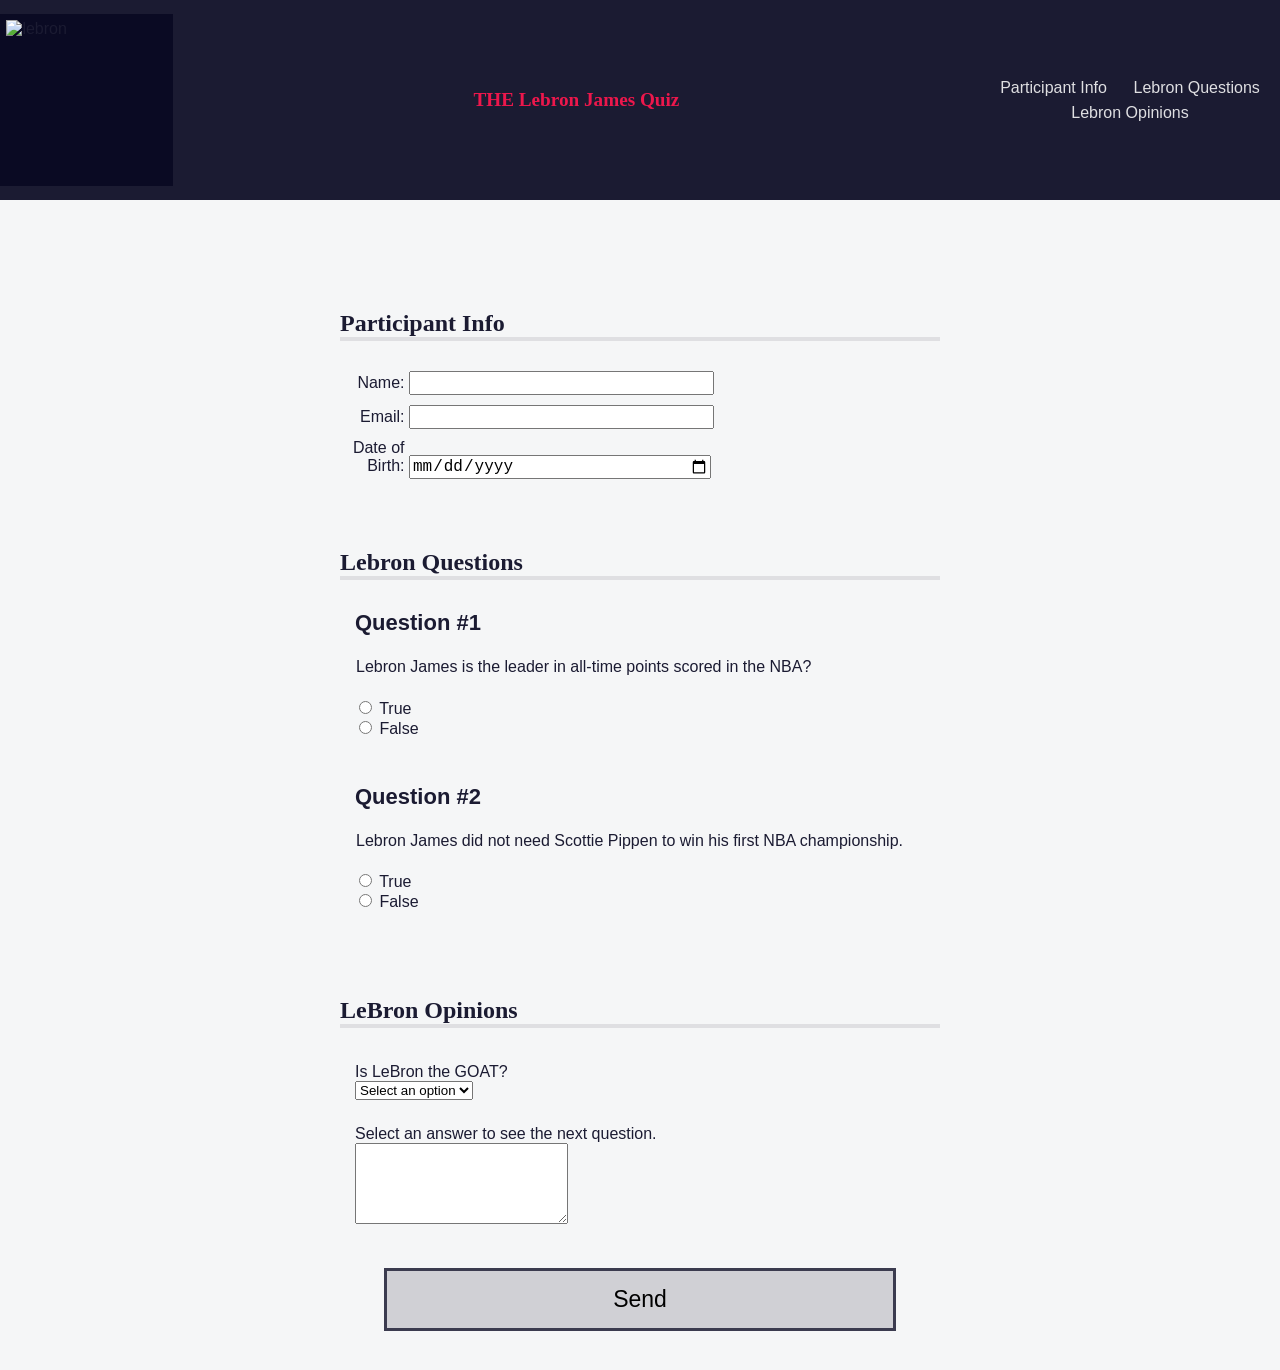
==== index.html @ a1405c54 "CSS Update of Survey Form, looks cleaner now." ====
<!DOCTYPE html>
<html lang="en">
  <head>
    <meta charset="UTF-8" />
    <meta name="viewport" content="width=device-width, initial-scale=1.0" />
    <meta name="description" content="A Quiz to determine how knowledgeable you are about Lebron James" />
    <title>Lebron James Quiz</title>
    <link rel="stylesheet" href="styles.css" />
  </head>
  <body>
    <header>
      <img id="face" alt="lebron" src="https://encrypted-tbn0.gstatic.com/images?q=tbn:ANd9GcRFFGr4m5KYz9MBc6OTGIXmj2FdmVzHN-qJTkRqp7ZZfUCU8eKr3nznWIju&s=10">
      <h1>THE Lebron James Quiz</h1>
      <nav>
        <ul>
          <li><a href="#participant-info">Participant Info</a></li>
          <li><a href="#lebron-questions">Lebron Questions</a></li>
          <li><a href="#lebron-opinions">Lebron Opinions</a></li>
        </ul>
      </nav>
    </header>
    <main>
      <form method="post" action="https://formspree.io/f/mojgnbgl">
        <section role="region" aria-labelledby="participant-info">
          <h2 id="participant-info">Participant Info</h2>
          <div class="info">
            <label for="participant-name">Name:</label>
            <input type="text" name="participant-name" id="participant-name" required/>
          </div>
          <div class="info">
            <label for="participant-email">Email:</label>
            <input type="email" name="participant-email" id="participant-email" />
          </div>
          <div class="info">
            <label for="birth-date">Date of Birth:</label>
            <input type="date" name="birth-date" id="birth-date" />
          </div>
        </section>
        <section role="region" aria-labelledby="lebron-questions">
          <h2 id="lebron-questions">Lebron Questions</h2>
          <div class="question-block">
            <h3><span class="sr-only">Question</span>1</h3>
            <fieldset class="question" name="html-question-one">
              <legend>
                Lebron James is the leader in all-time points scored in the NBA?
              </legend>
              <ul class="answers-list">
                <li>
                  <label for="q1-a1">
                    <input type="radio" id="q1-a1" name="q1" value="true" />
                    True
                  </label>
                </li>
                <li>
                  <label for="q1-a2">
                    <input type="radio" id="q1-a2" name="q1" value="false" />
                    False
                  </label>
                </li>
              </ul>
            </fieldset>
          </div>
          <div class="question-block">
            <h3><span class="sr-only">Question</span>2</h3>
            <fieldset class="question" name="html-question-two">
              <legend>
                Lebron James did not need Scottie Pippen to win his first NBA championship.
              </legend>
              <ul class="answers-list">
                <li>
                  <label for="q2-a1">
                    <input type="radio" id="q2-a1" name="q2" value="true" />
                    True
                  </label>
                </li>
                <li>
                  <label for="q2-a2">
                    <input type="radio" id="q2-a2" name="q2" value="false" />
                    False
                  </label>
                </li>
              </ul>
            </fieldset>
          </div>
        </section>
 <section role="region" aria-labelledby="lebron-opinions">
  <h2 id="lebron-opinions">LeBron Opinions</h2>

  <div class="formrow">
    <div class="question-block">
      <label for="selector">Is LeBron the GOAT?</label>
    </div>

    <div class="answer">
      <select name="selector" id="selector" required>
        <option value="">Select an option</option>
        <option value="yes">Yes</option>
        <option value="no">No</option>
      </select>
    </div>

    <div class="question-block">
      <label id="follow-up-label" for="lebron-textarea">
        Select an answer to see the next question.
      </label>
    </div>

    <div class="answer">
      <textarea
        id="lebron-textarea"
        name="lebron-opinions"
        rows="5"
        cols="24"
      ></textarea>
    </div>
  </div>
</section>

<script>
  const selector = document.querySelector("#selector");
  const followUpLabel = document.querySelector("#follow-up-label");

  selector.addEventListener("change", () => {
    if (selector.value === "yes") {
      followUpLabel.textContent =
        "How do you feel about being right?";
    } else if (selector.value === "no") {
      followUpLabel.textContent =
        "How do you feel about being wrong?";
    } else {
      followUpLabel.textContent =
        "Select an answer to see the next question.";
    }
  });
</script>
        <button type="submit">Send</button>
      </form>
  </body>
</html>
---- styles.css ----
/* html {
    font-family: Arial, Helvetica, sans-serif, sans-serif;
    background-color: #006BB6;
    color: #C4CED4;
}

h1 {
    display: block;
    margin-bottom: 0.5rem;
    text-align: center;
    font-size: 75px;
    font-weight: bold;
}

body {
    text-align: center;
    width: 50%;
    margin: 0 auto;
    background-color: rgba(237, 23, 76, 90%);
    border-radius: 10px;
    padding: 20px;

}

section {
    display: flex;
    flex-wrap: wrap;
    justify-content: center;
    margin: 10px 5px;
}

fieldset {
   display: inline-block;
    width: 50%;
    border: 2px solid black;
    border-radius: 10px;
    margin: 1rem;
    padding: 1rem; 

  color: #000;
  border: 1px solid #000;
  display: flex;
  flex: 0 0 150px;
  flex-direction: column;
  align-items: space-around;
  margin: 10px;
  font-weight: bold;
  font-size: 1.125rem;
  border-radius: 5px;
  order: 0;
}

label, legend, input {
    color:#C4CED4;
}

button {
    display: block;
    margin: 5px auto;
    width: 100px;
    height: 50px;
    background-color: #006BB6;
    color: #fff;
    border: none;
    font-size: 1rem;
    border-radius: 5px;
    cursor: pointer;
    transition:all 0.5s ease-in-out;


}


} 
    */

* {
  scroll-behavior: smooth;
}

body {
  background: #f5f6f7;
  color: #1b1b32;
  font-family: Helvetica;
  margin: 0;
}

header {
  width: 100%;
  height: 200px;
  background-color: #1b1b32;
  display: flex;
  justify-content: space-between;
  align-items: center;
}

#face {
  width: max(10rem, 10vw);
  background-color: #0a0a23;
  aspect-ratio: 10 / 10;
  padding: 0.4rem;
}

h1 {
  color: #ed174c;
  font-size: min(5vw, 1.2em);
  text-align: center;
}

nav {
  width: 50%;
  max-width: 300px;
  height: 50px;
}

nav > ul {
  display: flex;
  justify-content: space-evenly;
  flex-wrap: wrap;
  align-items: center;
  padding-inline-start: 0;
  margin-block: 0;
  height: 100%;
}

nav > ul > li {
  color: #dfdfe2;
  margin: 0 0.2rem;
  padding: 0.2rem;
  display: block;
}

nav > ul > li:hover {
  background-color: #dfdfe2;
  color: #1b1b32;
  cursor: pointer;
}

li > a {
  color: inherit;
  text-decoration: none;
}

main {
  padding-top: 50px;
}

section {
  width: 80%;
  margin: 0 auto 10px auto;
  max-width: 600px;
}

h1,
h2 {
  font-family: Verdana, Tahoma;
}

h2 {
  border-bottom: 4px solid #dfdfe2;
  margin-top: 0px;
  padding-top: 60px;
}

.info {
  padding: 10px 0 0 5px;
}

.formrow {
  margin-top: 30px;
  padding: 0px 15px;
}

input {
  font-size: 1rem;
}

.info label, .info input {
  display: inline-block;
}

.info input {
  width: 50%;
  text-align: left;
}

.info label {
  width: 10%;
  min-width: 55px;
  text-align: right;
}

.question-block {
  text-align: left;
  display: block;
  width: 100%;
  margin-top: 20px;
  padding-top: 5px;
}

h3 {
  margin-top: 5px;
  padding-left: 15px;
  font-size: 1.375rem;
}

h3::before {
  content: "Question #";
}

.question {
  border: none;
  padding-bottom: 0;
}

.answers-list {
  list-style: none;
  padding: 0;
}

button {
  display: block;
  margin: 40px auto;
  width: 40%;
  padding: 15px;
  font-size: 1.438rem;
  background: #d0d0d5;
  border: 3px solid #3b3b4f;
}

button:hover {
    background-color: #002B5C;
    color: #d0d0d5;
    transition: 0.5s ease-in-out;
}

button:active {
    transform: scale(0.95);
    transition: 0.5s ease-in-out;
}

.sr-only {
  position: absolute;
  width: 1px;
  height: 1px;
  padding: 0;
  margin: -1px;
  overflow: hidden;
  clip: rect(0, 0, 0, 0);
  white-space: nowrap;
  border: 0;
}
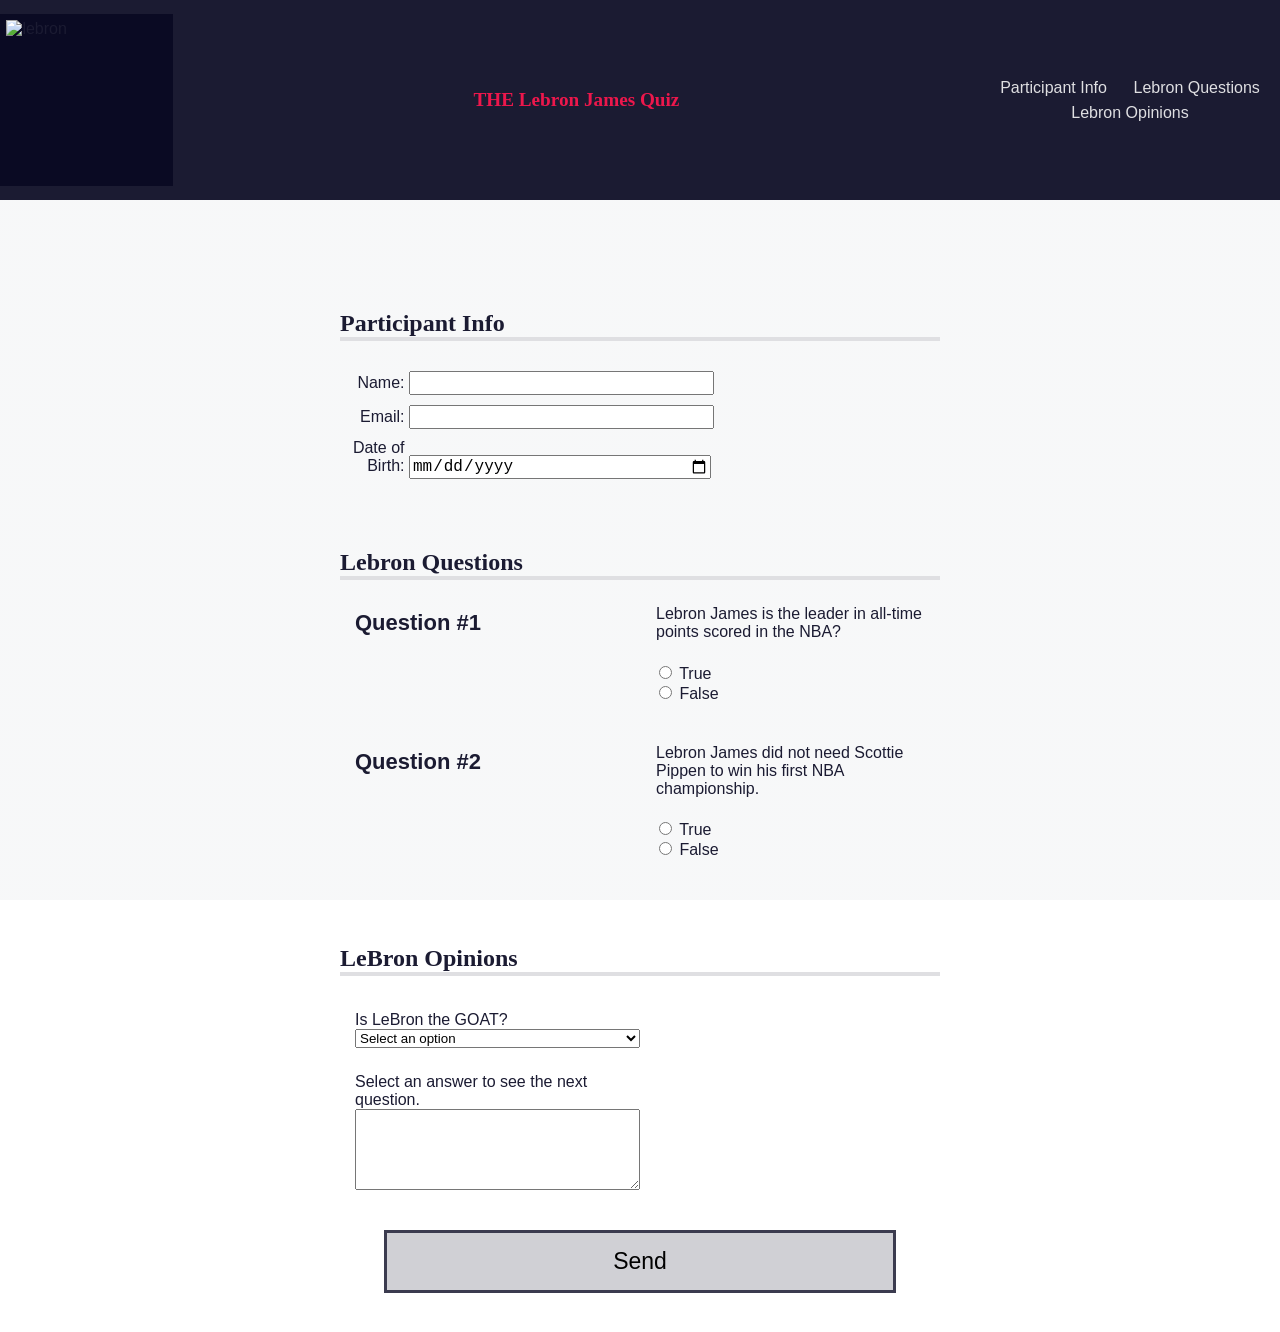
==== commit 8e43f0b9: "Added a new thank you page for finishing the survey + added a highlight reel that auto plays" ====
--- a/index.html
+++ b/index.html
@@ -20,7 +20,7 @@
       </nav>
     </header>
     <main>
-      <form method="post" action="https://formspree.io/f/mojgnbgl">
+      <form id="lebron-form">
         <section role="region" aria-labelledby="participant-info">
           <h2 id="participant-info">Participant Info</h2>
           <div class="info">
@@ -133,7 +133,42 @@
     }
   });
 </script>
-        <button type="submit">Send</button>
+        <button type="submit" id="send-button">Send</button>
       </form>
+  <script>
+    const form = document.getElementById("lebron-form");
+    const sendButton = document.getElementById("send-button");
+
+    form.addEventListener("submit", async function (event) {
+      event.preventDefault();
+
+      sendButton.disabled = true;
+      sendButton.textContent = "Sending...";
+
+      try {
+        const response = await fetch(
+          "https://formspree.io/f/mojgnbgl",
+          {
+            method: "POST",
+            body: new FormData(form),
+            headers: {
+              Accept: "application/json"
+            }
+          }
+        );
+
+        if (!response.ok) {
+          throw new Error("Form submission failed");
+        }
+
+        window.location.href = "highlights.html";
+      } catch (error) {
+        alert("Your answers could not be sent. Please try again.");
+        sendButton.disabled = false;
+        sendButton.textContent = "Send";
+      }
+    });
+  </script>
+    </main>
   </body>
 </html>
--- a/styles.css
+++ b/styles.css
@@ -79,10 +79,10 @@
 }
 
 body {
-  background: #f5f6f7;
   color: #1b1b32;
-  font-family: Helvetica;
+  font-family: Helvetica, sans-serif;
   margin: 0;
+  min-height: 100vh;
 }
 
 header {
@@ -143,6 +143,17 @@
 
 main {
   padding-top: 50px;
+    background:
+    linear-gradient(
+      rgba(245, 246, 247, 0.8),
+      rgba(245, 246, 247, 0.8)
+    ),
+    url(https://images-wixmp-ed30a86b8c4ca887773594c2.wixmp.com/f/70a2b46c-e6cc-42e3-b8b5-7ec3a704e4b3/d9g9uwh-acb7068c-71c3-43d9-8913-d1f3305450d5.jpg/v1/fill/w_1000,h_664,q_75,strp/lebron_james_wallpaper_by_hps74_d9g9uwh-fullview.jpg?token=eyJ0eXAiOiJKV1QiLCJhbGciOiJIUzI1NiJ9.[base64].FIZ7M7anIxtqgaik1kgBWb9JNIKFm8bz75XsAyjat0s);
+
+  background-size: cover;
+  background-position: center;
+  background-repeat: no-repeat;
+  background-attachment: fixed;
 }
 
 section {
@@ -235,6 +246,22 @@
 }
 
 button:active {
+    transform: scale(0.95);
+    transition: 0.5s ease-in-out;
+}
+
+button a {
+  text-decoration: none;
+  color: inherit;
+}
+
+button a:hover {
+    background-color: #002B5C;
+    color: #d0d0d5;
+    transition: 0.5s ease-in-out;
+}
+
+button a:active {
     transform: scale(0.95);
     transition: 0.5s ease-in-out;
 }
@@ -249,4 +276,24 @@
   clip: rect(0, 0, 0, 0);
   white-space: nowrap;
   border: 0;
+}
+
+.question-block, .answer {
+  display: grid;
+  grid-template-columns: 1fr 1fr;
+}
+
+.highlight-video {
+  display: block;
+  width: min(900px, 90%);
+  margin: 30px auto;
+  border-radius: 12px;
+  background-color: black;
+}
+
+#thank-you {
+  text-align: center;
+  font-size: 2rem;
+  padding-top: 20px;
+  padding-bottom: 20px;
 }
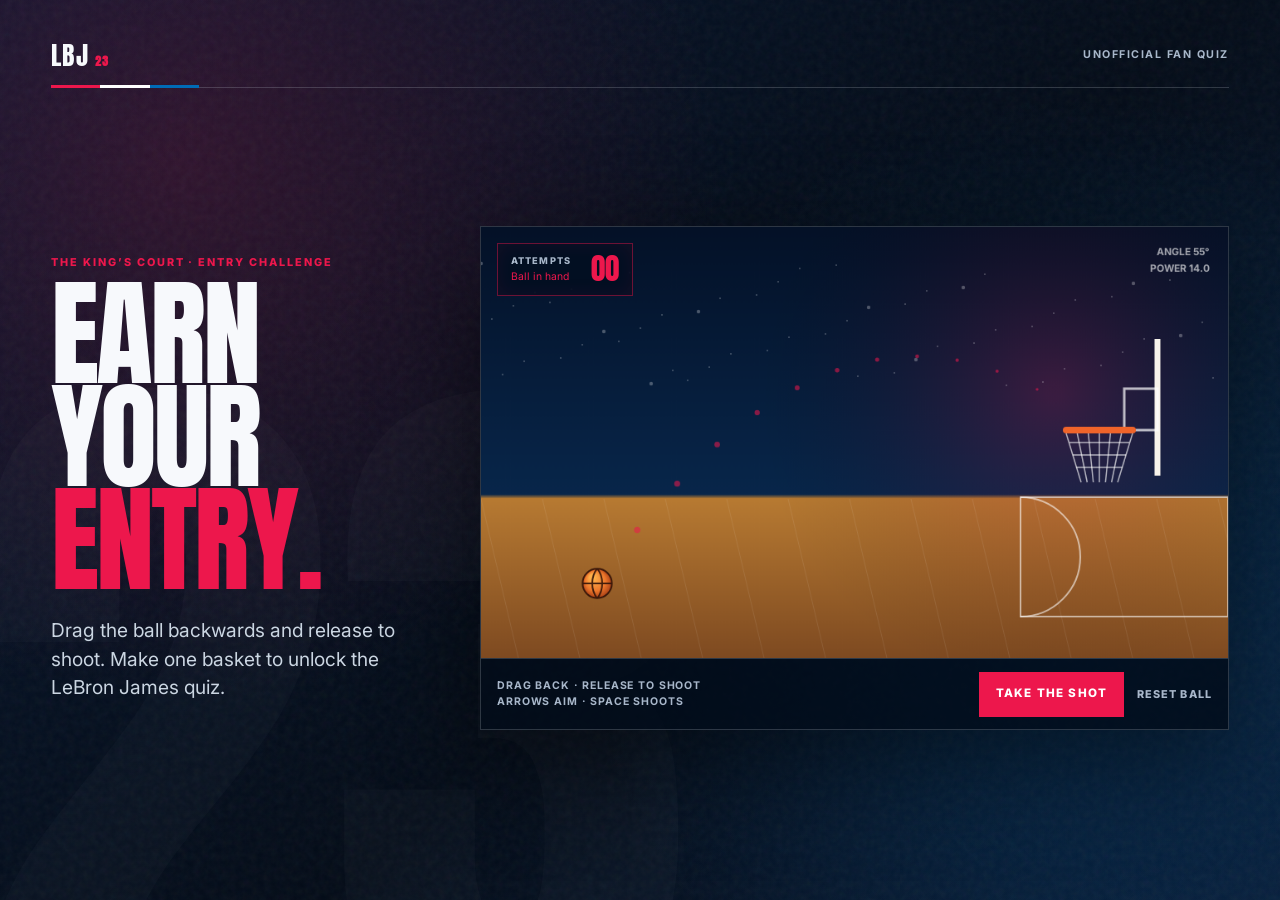
==== commit 768b1be5: "Major updates to the quiz, added a mini game that plays before entrance to quiz, changed the styling" ====
--- a/index.html
+++ b/index.html
@@ -3,172 +3,185 @@
   <head>
     <meta charset="UTF-8" />
     <meta name="viewport" content="width=device-width, initial-scale=1.0" />
-    <meta name="description" content="A Quiz to determine how knowledgeable you are about Lebron James" />
-    <title>Lebron James Quiz</title>
+    <meta name="description" content="Take your shot, unlock the court and test your LeBron James knowledge." />
+    <meta name="theme-color" content="#030b17" />
+    <title>The LeBron James Quiz | King's Court</title>
+    <link rel="preconnect" href="https://fonts.googleapis.com" />
+    <link rel="preconnect" href="https://fonts.gstatic.com" crossorigin />
+    <link href="https://fonts.googleapis.com/css2?family=Anton&family=Inter:wght@400;500;600;700;800&display=swap" rel="stylesheet" />
     <link rel="stylesheet" href="styles.css" />
   </head>
+
   <body>
-    <header>
-      <img id="face" alt="lebron" src="https://encrypted-tbn0.gstatic.com/images?q=tbn:ANd9GcRFFGr4m5KYz9MBc6OTGIXmj2FdmVzHN-qJTkRqp7ZZfUCU8eKr3nznWIju&s=10">
-      <h1>THE Lebron James Quiz</h1>
-      <nav>
-        <ul>
-          <li><a href="#participant-info">Participant Info</a></li>
-          <li><a href="#lebron-questions">Lebron Questions</a></li>
-          <li><a href="#lebron-opinions">Lebron Opinions</a></li>
-        </ul>
-      </nav>
-    </header>
-    <main>
-      <form id="lebron-form">
-        <section role="region" aria-labelledby="participant-info">
-          <h2 id="participant-info">Participant Info</h2>
-          <div class="info">
-            <label for="participant-name">Name:</label>
-            <input type="text" name="participant-name" id="participant-name" required/>
+    <!-- Visitors must make one basket before the quiz unlocks. -->
+    <section class="game-gate" id="game-gate" aria-labelledby="game-title">
+      <header class="game-header">
+        <a class="wordmark" href="index.html" aria-label="King's Court home"><span>LBJ</span><strong>23</strong></a>
+        <p>Unofficial fan quiz</p>
+      </header>
+
+      <div class="game-copy">
+        <p class="eyebrow">The King’s Court · Entry challenge</p>
+        <h1 id="game-title">Earn your <span>entry.</span></h1>
+        <p>Drag the ball backwards and release to shoot. Make one basket to unlock the LeBron James quiz.</p>
+      </div>
+
+      <div class="court-shell">
+        <div class="scoreboard" aria-live="polite">
+          <span>Attempts</span>
+          <strong id="attempt-count">00</strong>
+          <span class="scoreboard-message" id="game-status">Ball in hand</span>
+        </div>
+
+        <canvas
+          id="basketball-game"
+          width="900"
+          height="520"
+          tabindex="0"
+          aria-label="Basketball shooting game. Drag backwards from the ball and release, or use the arrow keys to adjust the shot and press Space to shoot."
+        ></canvas>
+
+        <div class="game-controls">
+          <p>
+            <span>Drag back · Release to shoot</span>
+            <span>Arrows aim · Space shoots</span>
+          </p>
+          <button class="court-button" id="shoot-button" type="button">Take the shot</button>
+          <button class="text-button" id="reset-button" type="button">Reset ball</button>
+        </div>
+      </div>
+
+      <div class="bucket-message" id="bucket-message" aria-live="assertive">
+        <span>Swish</span>
+        <strong>Quiz unlocked</strong>
+      </div>
+    </section>
+
+    <!-- Hidden until the player makes the opening basket. -->
+    <main class="quiz-app" id="quiz-app" hidden tabindex="-1">
+      <header class="quiz-header">
+        <a class="wordmark" href="index.html" aria-label="Restart King's Court"><span>LBJ</span><strong>23</strong></a>
+        <div class="quiz-header-meta">
+          <span id="header-player-name">New player</span>
+          <button class="text-button" id="restart-quiz" type="button">Restart</button>
+        </div>
+      </header>
+
+      <section class="welcome-screen quiz-view" id="welcome-screen">
+        <div class="welcome-copy">
+          <p class="eyebrow">You’re cleared for tip-off</p>
+          <h2>How well do you know <span>the King?</span></h2>
+        </div>
+
+        <figure class="welcome-portrait">
+          <img src="images/lebron-sixers.jpg" alt="Philadelphia 76ers announcement welcoming LeBron James" />
+        </figure>
+
+        <form class="player-form" id="player-form">
+          <label for="player-name">Choose your scoreboard name</label>
+          <div class="player-input-row">
+            <input id="player-name" name="player-name" type="text" maxlength="24" autocomplete="nickname" placeholder="Player name" required />
+            <button class="primary-button" type="submit">Start quiz</button>
           </div>
-          <div class="info">
-            <label for="participant-email">Email:</label>
-            <input type="email" name="participant-email" id="participant-email" />
+          <p>No email, date of birth or account required.</p>
+        </form>
+      </section>
+
+      <!-- One question is rendered here at a time by quiz.js. -->
+      <section class="question-screen quiz-view" id="question-screen" hidden>
+        <div class="quiz-progress-row">
+          <p id="question-counter">Question 01 / 08</p>
+          <p>Score <strong id="live-score">00</strong></p>
+        </div>
+
+        <div class="progress-track" role="progressbar" aria-label="Quiz progress" aria-valuemin="0" aria-valuemax="100" aria-valuenow="0" id="quiz-progress">
+          <span id="quiz-progress-fill"></span>
+        </div>
+
+        <article class="question-card">
+          <div class="question-lead">
+            <div>
+              <p class="eyebrow" id="question-category">Career</p>
+              <h2 id="question-text" tabindex="-1">Question text</h2>
+            </div>
+            <figure class="question-photo">
+              <img id="question-image" src="images/lebron-cavaliers.jpg" alt="" />
+              <figcaption id="question-image-caption">Cleveland era</figcaption>
+            </figure>
           </div>
-          <div class="info">
-            <label for="birth-date">Date of Birth:</label>
-            <input type="date" name="birth-date" id="birth-date" />
+          <div class="answer-grid" id="answer-grid"></div>
+          <div class="answer-feedback" id="answer-feedback" aria-live="polite"></div>
+          <div class="question-actions">
+            <button class="primary-button" id="next-question" type="button" hidden>Next question</button>
           </div>
-        </section>
-        <section role="region" aria-labelledby="lebron-questions">
-          <h2 id="lebron-questions">Lebron Questions</h2>
-          <div class="question-block">
-            <h3><span class="sr-only">Question</span>1</h3>
-            <fieldset class="question" name="html-question-one">
-              <legend>
-                Lebron James is the leader in all-time points scored in the NBA?
-              </legend>
-              <ul class="answers-list">
-                <li>
-                  <label for="q1-a1">
-                    <input type="radio" id="q1-a1" name="q1" value="true" />
-                    True
-                  </label>
-                </li>
-                <li>
-                  <label for="q1-a2">
-                    <input type="radio" id="q1-a2" name="q1" value="false" />
-                    False
-                  </label>
-                </li>
-              </ul>
-            </fieldset>
+        </article>
+      </section>
+
+      <!-- This final opinion is intentionally unscored—the joke changes with the answer. -->
+      <section class="opinion-screen quiz-view" id="opinion-screen" hidden>
+        <form class="goat-form" id="goat-form" action="https://formspree.io/f/mojgnbgl" method="POST">
+          <input type="hidden" name="participant-name" id="submission-player-name" />
+          <input type="hidden" name="quiz-score" id="submission-score" />
+          <input type="hidden" name="selector" id="goat-choice" />
+
+          <div class="goat-copy">
+            <p class="eyebrow">One final question · Unscored</p>
+            <h2>Is LeBron <span>the GOAT?</span></h2>
+            <p>Choose carefully. The court has opinions.</p>
+
+            <div class="goat-options" id="goat-options" role="group" aria-label="Is LeBron the greatest of all time?">
+              <button type="button" data-goat-choice="yes">Yes, obviously</button>
+              <button type="button" data-goat-choice="no">No</button>
+            </div>
+
+            <div class="goat-follow-up" id="goat-follow-up" hidden>
+              <label id="goat-follow-up-label" for="goat-response">Tell us more.</label>
+              <textarea id="goat-response" name="lebron-opinions" rows="4" maxlength="500" placeholder="Make your case..."></textarea>
+              <button class="primary-button" id="finish-quiz" type="submit">Submit take &amp; see score</button>
+              <p class="form-status" id="form-status" aria-live="polite"></p>
+            </div>
           </div>
-          <div class="question-block">
-            <h3><span class="sr-only">Question</span>2</h3>
-            <fieldset class="question" name="html-question-two">
-              <legend>
-                Lebron James did not need Scottie Pippen to win his first NBA championship.
-              </legend>
-              <ul class="answers-list">
-                <li>
-                  <label for="q2-a1">
-                    <input type="radio" id="q2-a1" name="q2" value="true" />
-                    True
-                  </label>
-                </li>
-                <li>
-                  <label for="q2-a2">
-                    <input type="radio" id="q2-a2" name="q2" value="false" />
-                    False
-                  </label>
-                </li>
-              </ul>
-            </fieldset>
+
+          <figure class="goat-photo">
+            <img src="images/lebron-heat.jpg" alt="LeBron James playing for the Miami Heat" />
+            <figcaption>Choose wisely.</figcaption>
+          </figure>
+        </form>
+      </section>
+
+      <section class="result-screen quiz-view" id="result-screen" hidden>
+        <div class="result-number">
+          <strong id="final-score">0</strong>
+          <span id="final-total">/ 8</span>
+        </div>
+
+        <div class="result-copy">
+          <p class="eyebrow">Final buzzer</p>
+          <h2 id="result-title">All-Star</h2>
+          <p id="result-description">You know the King.</p>
+          <div class="result-actions">
+            <button class="primary-button" id="play-again" type="button">Run it back</button>
+            <button class="secondary-button" id="share-score" type="button">Share score</button>
+            <a class="secondary-button" href="highlights.html">Watch highlights</a>
           </div>
-        </section>
- <section role="region" aria-labelledby="lebron-opinions">
-  <h2 id="lebron-opinions">LeBron Opinions</h2>
+          <p class="share-feedback" id="share-feedback" aria-live="polite"></p>
+        </div>
+      </section>
 
-  <div class="formrow">
-    <div class="question-block">
-      <label for="selector">Is LeBron the GOAT?</label>
-    </div>
+      <footer class="site-footer">
+        <p>Built for basketball fans · Not affiliated with LeBron James or the NBA</p>
+        <p class="photo-credit">
+          Photos:
+          <a href="https://www.nba.com/sixers/news/philadelphia-76ers-sign-4x-nba-champion-and-22x-all-star-lebron-james" target="_blank" rel="noopener noreferrer">Philadelphia 76ers</a>,
+          <a href="https://commons.wikimedia.org/wiki/File:LeBron_James_2018_Cleveland_Cavaliers.jpg" target="_blank" rel="noopener noreferrer">Erik Drost</a> &amp;
+          <a href="https://commons.wikimedia.org/wiki/File:LeBronJamesMiamiHeat2010.jpg" target="_blank" rel="noopener noreferrer">Keith Allison</a>
+        </p>
+        <p>© <span id="current-year"></span> King’s Court</p>
+      </footer>
+    </main>
 
-    <div class="answer">
-      <select name="selector" id="selector" required>
-        <option value="">Select an option</option>
-        <option value="yes">Yes</option>
-        <option value="no">No</option>
-      </select>
-    </div>
-
-    <div class="question-block">
-      <label id="follow-up-label" for="lebron-textarea">
-        Select an answer to see the next question.
-      </label>
-    </div>
-
-    <div class="answer">
-      <textarea
-        id="lebron-textarea"
-        name="lebron-opinions"
-        rows="5"
-        cols="24"
-      ></textarea>
-    </div>
-  </div>
-</section>
-
-<script>
-  const selector = document.querySelector("#selector");
-  const followUpLabel = document.querySelector("#follow-up-label");
-
-  selector.addEventListener("change", () => {
-    if (selector.value === "yes") {
-      followUpLabel.textContent =
-        "How do you feel about being right?";
-    } else if (selector.value === "no") {
-      followUpLabel.textContent =
-        "How do you feel about being wrong?";
-    } else {
-      followUpLabel.textContent =
-        "Select an answer to see the next question.";
-    }
-  });
-</script>
-        <button type="submit" id="send-button">Send</button>
-      </form>
-  <script>
-    const form = document.getElementById("lebron-form");
-    const sendButton = document.getElementById("send-button");
-
-    form.addEventListener("submit", async function (event) {
-      event.preventDefault();
-
-      sendButton.disabled = true;
-      sendButton.textContent = "Sending...";
-
-      try {
-        const response = await fetch(
-          "https://formspree.io/f/mojgnbgl",
-          {
-            method: "POST",
-            body: new FormData(form),
-            headers: {
-              Accept: "application/json"
-            }
-          }
-        );
-
-        if (!response.ok) {
-          throw new Error("Form submission failed");
-        }
-
-        window.location.href = "highlights.html";
-      } catch (error) {
-        alert("Your answers could not be sent. Please try again.");
-        sendButton.disabled = false;
-        sendButton.textContent = "Send";
-      }
-    });
-  </script>
-    </main>
+    <noscript><p class="noscript-message">This basketball game and quiz require JavaScript to run.</p></noscript>
+    <script src="game.js" defer></script>
+    <script src="quiz.js" defer></script>
   </body>
 </html>
--- a/styles.css
+++ b/styles.css
@@ -1,299 +1,1034 @@
-/* html {
-    font-family: Arial, Helvetica, sans-serif, sans-serif;
-    background-color: #006BB6;
-    color: #C4CED4;
-}
-
-h1 {
-    display: block;
-    margin-bottom: 0.5rem;
-    text-align: center;
-    font-size: 75px;
-    font-weight: bold;
+:root {
+  /* Philadelphia-inspired arena palette: blue, red, white and deep navy. */
+  --ink: #030b17;
+  --ink-soft: #07162a;
+  --panel: #0d2445;
+  --paper: #f7f9fc;
+  --muted: #a8b7ca;
+  --purple: #006bb6;
+  --purple-bright: #2a8bd0;
+  --gold: #ed174c;
+  --gold-pale: #ff4b70;
+  --green: #43c98f;
+  --red: #ff5a67;
+  --line: rgba(196, 206, 212, 0.22);
+  --display: "Anton", Impact, sans-serif;
+  --body: "Inter", Arial, sans-serif;
+}
+
+*,
+*::before,
+*::after {
+  box-sizing: border-box;
+}
+
+html {
+  scroll-behavior: smooth;
 }
 
 body {
-    text-align: center;
-    width: 50%;
-    margin: 0 auto;
-    background-color: rgba(237, 23, 76, 90%);
-    border-radius: 10px;
-    padding: 20px;
-
-}
-
-section {
-    display: flex;
-    flex-wrap: wrap;
-    justify-content: center;
-    margin: 10px 5px;
-}
-
-fieldset {
-   display: inline-block;
-    width: 50%;
-    border: 2px solid black;
-    border-radius: 10px;
-    margin: 1rem;
-    padding: 1rem; 
-
-  color: #000;
-  border: 1px solid #000;
-  display: flex;
-  flex: 0 0 150px;
-  flex-direction: column;
-  align-items: space-around;
-  margin: 10px;
-  font-weight: bold;
-  font-size: 1.125rem;
-  border-radius: 5px;
-  order: 0;
-}
-
-label, legend, input {
-    color:#C4CED4;
-}
-
-button {
-    display: block;
-    margin: 5px auto;
-    width: 100px;
-    height: 50px;
-    background-color: #006BB6;
-    color: #fff;
-    border: none;
-    font-size: 1rem;
-    border-radius: 5px;
-    cursor: pointer;
-    transition:all 0.5s ease-in-out;
-
-
-}
-
-
-} 
-    */
-
-* {
-  scroll-behavior: smooth;
-}
-
-body {
-  color: #1b1b32;
-  font-family: Helvetica, sans-serif;
   margin: 0;
-  min-height: 100vh;
-}
-
-header {
-  width: 100%;
-  height: 200px;
-  background-color: #1b1b32;
-  display: flex;
-  justify-content: space-between;
-  align-items: center;
-}
-
-#face {
-  width: max(10rem, 10vw);
-  background-color: #0a0a23;
-  aspect-ratio: 10 / 10;
-  padding: 0.4rem;
-}
-
-h1 {
-  color: #ed174c;
-  font-size: min(5vw, 1.2em);
-  text-align: center;
-}
-
-nav {
-  width: 50%;
-  max-width: 300px;
-  height: 50px;
-}
-
-nav > ul {
-  display: flex;
-  justify-content: space-evenly;
-  flex-wrap: wrap;
-  align-items: center;
-  padding-inline-start: 0;
-  margin-block: 0;
-  height: 100%;
-}
-
-nav > ul > li {
-  color: #dfdfe2;
-  margin: 0 0.2rem;
-  padding: 0.2rem;
-  display: block;
-}
-
-nav > ul > li:hover {
-  background-color: #dfdfe2;
-  color: #1b1b32;
-  cursor: pointer;
-}
-
-li > a {
-  color: inherit;
+  min-width: 320px;
+  color: var(--paper);
+  background: var(--ink);
+  font-family: var(--body);
+  line-height: 1.5;
+  overflow-x: hidden;
+}
+
+body::before {
+  content: "";
+  position: fixed;
+  inset: 0;
+  z-index: -2;
+  pointer-events: none;
+  background:
+    radial-gradient(circle at 14% 18%, rgba(237, 23, 76, 0.18), transparent 34rem),
+    radial-gradient(circle at 84% 66%, rgba(0, 107, 182, 0.24), transparent 31rem),
+    linear-gradient(135deg, #06152c, #030b17 56%, #071a34);
+}
+
+body::after {
+  content: "";
+  position: fixed;
+  inset: 0;
+  z-index: -1;
+  opacity: 0.055;
+  pointer-events: none;
+  background-image: url("data:image/svg+xml,%3Csvg viewBox='0 0 160 160' xmlns='http://www.w3.org/2000/svg'%3E%3Cfilter id='n'%3E%3CfeTurbulence type='fractalNoise' baseFrequency='.8' numOctaves='4' stitchTiles='stitch'/%3E%3C/filter%3E%3Crect width='100%25' height='100%25' filter='url(%23n)'/%3E%3C/svg%3E");
+}
+
+button,
+input,
+textarea {
+  font: inherit;
+}
+
+button,
+a {
+  -webkit-tap-highlight-color: transparent;
+}
+
+button:focus-visible,
+a:focus-visible,
+input:focus-visible,
+textarea:focus-visible,
+canvas:focus-visible {
+  outline: 3px solid var(--gold);
+  outline-offset: 4px;
+}
+
+[hidden] {
+  display: none !important;
+}
+
+.wordmark {
+  display: inline-flex;
+  align-items: baseline;
+  gap: 0.35rem;
+  color: var(--paper);
+  font-family: var(--display);
+  font-size: 1.6rem;
+  letter-spacing: 0.05em;
   text-decoration: none;
 }
 
-main {
-  padding-top: 50px;
-    background:
-    linear-gradient(
-      rgba(245, 246, 247, 0.8),
-      rgba(245, 246, 247, 0.8)
-    ),
-    url(https://images-wixmp-ed30a86b8c4ca887773594c2.wixmp.com/f/70a2b46c-e6cc-42e3-b8b5-7ec3a704e4b3/d9g9uwh-acb7068c-71c3-43d9-8913-d1f3305450d5.jpg/v1/fill/w_1000,h_664,q_75,strp/lebron_james_wallpaper_by_hps74_d9g9uwh-fullview.jpg?token=eyJ0eXAiOiJKV1QiLCJhbGciOiJIUzI1NiJ9.[base64].FIZ7M7anIxtqgaik1kgBWb9JNIKFm8bz75XsAyjat0s);
-
-  background-size: cover;
-  background-position: center;
-  background-repeat: no-repeat;
-  background-attachment: fixed;
-}
-
-section {
-  width: 80%;
-  margin: 0 auto 10px auto;
-  max-width: 600px;
+.wordmark strong {
+  color: var(--gold);
+  font-size: 0.78rem;
+}
+
+.eyebrow {
+  margin: 0 0 0.8rem;
+  color: var(--gold);
+  font-size: 0.68rem;
+  font-weight: 800;
+  letter-spacing: 0.18em;
+  text-transform: uppercase;
 }
 
 h1,
 h2 {
-  font-family: Verdana, Tahoma;
+  margin: 0;
+  font-family: var(--display);
+  font-weight: 400;
+  letter-spacing: -0.025em;
+  line-height: 0.88;
+  text-transform: uppercase;
+}
+
+h1 {
+  font-size: clamp(4rem, min(10vw, 13vh), 9rem);
 }
 
 h2 {
-  border-bottom: 4px solid #dfdfe2;
-  margin-top: 0px;
-  padding-top: 60px;
-}
-
-.info {
-  padding: 10px 0 0 5px;
-}
-
-.formrow {
-  margin-top: 30px;
-  padding: 0px 15px;
-}
-
-input {
-  font-size: 1rem;
-}
-
-.info label, .info input {
-  display: inline-block;
-}
-
-.info input {
-  width: 50%;
-  text-align: left;
-}
-
-.info label {
-  width: 10%;
-  min-width: 55px;
-  text-align: right;
-}
-
-.question-block {
-  text-align: left;
+  font-size: clamp(3.2rem, min(7.5vw, 10vh), 7rem);
+}
+
+h1 span,
+h2 span {
+  color: var(--gold);
+}
+
+/* ============================ GAME GATE ============================ */
+
+.game-gate {
+  position: relative;
+  min-height: 100svh;
+  padding: 1.5rem clamp(1rem, 4vw, 4rem) 2rem;
+  display: grid;
+  grid-template-columns: minmax(260px, 0.64fr) minmax(480px, 1.36fr);
+  grid-template-rows: auto 1fr;
+  column-gap: clamp(2rem, 6vw, 7rem);
+  overflow: hidden;
+  isolation: isolate;
+}
+
+.game-gate::before {
+  content: "23";
+  position: absolute;
+  left: -0.05em;
+  bottom: -0.25em;
+  z-index: -1;
+  color: rgba(255, 255, 255, 0.025);
+  font-family: var(--display);
+  font-size: min(58vw, 54rem);
+  line-height: 1;
+}
+
+.game-header {
+  position: relative;
+  grid-column: 1 / -1;
+  min-height: 64px;
+  display: flex;
+  align-items: center;
+  justify-content: space-between;
+  border-bottom: 1px solid var(--line);
+}
+
+.game-header::after,
+.quiz-header::after {
+  content: "";
+  position: absolute;
+  left: 0;
+  bottom: -1px;
+  width: 148px;
+  height: 3px;
+  background: linear-gradient(90deg, #ed174c 0 33.33%, #ffffff 33.33% 66.66%, #006bb6 66.66%);
+}
+
+.game-header p {
+  margin: 0;
+  color: var(--muted);
+  font-size: 0.67rem;
+  font-weight: 700;
+  letter-spacing: 0.14em;
+  text-transform: uppercase;
+}
+
+.game-copy {
+  align-self: center;
+  max-width: 560px;
+}
+
+.game-copy > p:last-child {
+  max-width: 47ch;
+  margin: 1.5rem 0 0;
+  color: #cbd6e2;
+  font-size: clamp(1rem, 1.5vw, 1.2rem);
+}
+
+.court-shell {
+  position: relative;
+  align-self: center;
+  width: 100%;
+  border: 1px solid var(--line);
+  background: rgba(2, 11, 25, 0.82);
+  box-shadow: 0 30px 100px rgba(0, 0, 0, 0.45);
+}
+
+.scoreboard {
+  position: absolute;
+  top: 1rem;
+  left: 1rem;
+  z-index: 2;
+  min-width: 136px;
+  padding: 0.65rem 0.8rem;
+  display: grid;
+  grid-template-columns: 1fr auto;
+  align-items: center;
+  gap: 0.1rem 1rem;
+  color: var(--gold);
+  background: rgba(3, 15, 34, 0.9);
+  border: 1px solid rgba(237, 23, 76, 0.45);
+  box-shadow: inset 0 0 20px rgba(237, 23, 76, 0.08);
+}
+
+.scoreboard > span:first-child {
+  color: var(--muted);
+  font-size: 0.58rem;
+  font-weight: 800;
+  letter-spacing: 0.12em;
+  text-transform: uppercase;
+}
+
+.scoreboard strong {
+  grid-row: span 2;
+  font-family: var(--display);
+  font-size: 1.8rem;
+  font-weight: 400;
+  line-height: 1;
+}
+
+.scoreboard-message {
+  font-size: 0.65rem;
+  white-space: nowrap;
+}
+
+#basketball-game {
   display: block;
   width: 100%;
-  margin-top: 20px;
-  padding-top: 5px;
-}
-
-h3 {
-  margin-top: 5px;
-  padding-left: 15px;
-  font-size: 1.375rem;
-}
-
-h3::before {
-  content: "Question #";
-}
-
-.question {
-  border: none;
-  padding-bottom: 0;
-}
-
-.answers-list {
-  list-style: none;
-  padding: 0;
-}
-
-button {
+  height: auto;
+  aspect-ratio: 900 / 520;
+  cursor: grab;
+  touch-action: none;
+}
+
+#basketball-game.is-aiming {
+  cursor: grabbing;
+}
+
+.game-controls {
+  min-height: 70px;
+  padding: 0.8rem 1rem;
+  display: flex;
+  align-items: center;
+  justify-content: flex-end;
+  gap: 0.8rem;
+  border-top: 1px solid var(--line);
+}
+
+.game-controls p {
+  margin: 0 auto 0 0;
+  display: flex;
+  flex-direction: column;
+  color: var(--muted);
+  font-size: 0.66rem;
+  font-weight: 700;
+  letter-spacing: 0.08em;
+  text-transform: uppercase;
+}
+
+.court-button,
+.primary-button,
+.secondary-button {
+  min-height: 45px;
+  padding: 0.7rem 1rem;
+  display: inline-flex;
+  align-items: center;
+  justify-content: center;
+  border: 1px solid transparent;
+  font-size: 0.73rem;
+  font-weight: 800;
+  letter-spacing: 0.1em;
+  text-transform: uppercase;
+  text-decoration: none;
+  cursor: pointer;
+  transition: transform 180ms ease, background-color 180ms ease, color 180ms ease;
+}
+
+.court-button,
+.primary-button {
+  color: #ffffff;
+  background: var(--gold);
+}
+
+.court-button:hover,
+.primary-button:hover {
+  background: var(--gold-pale);
+  transform: translateY(-2px);
+}
+
+.secondary-button {
+  color: var(--paper);
+  background: transparent;
+  border-color: var(--line);
+}
+
+.secondary-button:hover {
+  color: var(--ink);
+  background: var(--paper);
+  transform: translateY(-2px);
+}
+
+.text-button {
+  padding: 0.35rem 0;
+  color: var(--muted);
+  background: transparent;
+  border: 0;
+  border-bottom: 1px solid transparent;
+  font-size: 0.68rem;
+  font-weight: 800;
+  letter-spacing: 0.1em;
+  text-transform: uppercase;
+  cursor: pointer;
+}
+
+.text-button:hover {
+  color: var(--paper);
+  border-color: currentColor;
+}
+
+.bucket-message {
+  position: fixed;
+  inset: 0;
+  z-index: 20;
+  display: grid;
+  place-content: center;
+  color: #ffffff;
+  background: var(--purple);
+  text-align: center;
+  opacity: 0;
+  visibility: hidden;
+  transform: scaleY(0);
+  transform-origin: bottom;
+}
+
+.bucket-message.is-visible {
+  visibility: visible;
+  animation: bucket-in 1.45s cubic-bezier(0.2, 0.8, 0.2, 1) forwards;
+}
+
+.bucket-message span {
+  font-family: var(--display);
+  font-size: clamp(6rem, 20vw, 18rem);
+  line-height: 0.8;
+  text-transform: uppercase;
+}
+
+.bucket-message strong {
+  margin-top: 1.5rem;
+  font-size: 0.72rem;
+  letter-spacing: 0.22em;
+  text-transform: uppercase;
+}
+
+@keyframes bucket-in {
+  0% { opacity: 0; transform: scaleY(0); }
+  28%, 72% { opacity: 1; transform: scaleY(1); }
+  100% { opacity: 0; transform: scaleY(1); visibility: hidden; }
+}
+
+/* ============================ QUIZ APP ============================ */
+
+.quiz-app {
+  width: min(1280px, calc(100% - 3rem));
+  min-height: 100svh;
+  margin-inline: auto;
+  display: flex;
+  flex-direction: column;
+}
+
+.quiz-header {
+  position: relative;
+  min-height: 86px;
+  display: flex;
+  align-items: center;
+  justify-content: space-between;
+  border-bottom: 1px solid var(--line);
+}
+
+.quiz-header-meta {
+  display: flex;
+  align-items: center;
+  gap: 1.2rem;
+}
+
+.quiz-header-meta > span {
+  color: var(--gold);
+  font-size: 0.68rem;
+  font-weight: 800;
+  letter-spacing: 0.12em;
+  text-transform: uppercase;
+}
+
+.quiz-view {
+  flex: 1;
+}
+
+.welcome-screen {
+  padding-block: clamp(4rem, 10vh, 8rem);
+  display: grid;
+  grid-template-columns: 1.05fr minmax(180px, 0.42fr) 0.85fr;
+  align-items: end;
+  gap: clamp(1.5rem, 4vw, 4.5rem);
+}
+
+.welcome-portrait,
+.question-photo,
+.goat-photo {
+  position: relative;
+  margin: 0;
+  overflow: hidden;
+  background: var(--panel);
+  border: 1px solid var(--line);
+}
+
+.welcome-portrait {
+  aspect-ratio: 3 / 4;
+}
+
+.welcome-portrait::after,
+.question-photo::after,
+.goat-photo::after {
+  content: "";
+  position: absolute;
+  inset: 0;
+  pointer-events: none;
+  background: linear-gradient(180deg, transparent 48%, rgba(8, 7, 11, 0.72));
+}
+
+.welcome-portrait img,
+.question-photo img,
+.goat-photo img {
+  width: 100%;
+  height: 100%;
   display: block;
-  margin: 40px auto;
-  width: 40%;
-  padding: 15px;
-  font-size: 1.438rem;
-  background: #d0d0d5;
-  border: 3px solid #3b3b4f;
-}
-
-button:hover {
-    background-color: #002B5C;
-    color: #d0d0d5;
-    transition: 0.5s ease-in-out;
-}
-
-button:active {
-    transform: scale(0.95);
-    transition: 0.5s ease-in-out;
-}
-
-button a {
-  text-decoration: none;
-  color: inherit;
-}
-
-button a:hover {
-    background-color: #002B5C;
-    color: #d0d0d5;
-    transition: 0.5s ease-in-out;
-}
-
-button a:active {
-    transform: scale(0.95);
-    transition: 0.5s ease-in-out;
-}
-
-.sr-only {
+  object-fit: cover;
+  filter: saturate(0.78) contrast(1.06);
+}
+
+.player-form {
+  padding: clamp(1.5rem, 4vw, 2.5rem);
+  border-top: 1px solid var(--gold);
+  background: rgba(7, 22, 42, 0.78);
+}
+
+.player-form label {
+  display: block;
+  margin-bottom: 0.8rem;
+  font-size: 0.7rem;
+  font-weight: 800;
+  letter-spacing: 0.12em;
+  text-transform: uppercase;
+}
+
+.player-input-row {
+  display: flex;
+}
+
+.player-input-row input {
+  min-width: 0;
+  flex: 1;
+  padding: 0.9rem 1rem;
+  color: var(--paper);
+  background: #040d1a;
+  border: 1px solid var(--line);
+  border-right: 0;
+  border-radius: 0;
+}
+
+.player-form > p {
+  margin: 0.75rem 0 0;
+  color: var(--muted);
+  font-size: 0.72rem;
+}
+
+.question-screen {
+  padding-block: clamp(2rem, 5vh, 4rem);
+}
+
+.quiz-progress-row {
+  display: flex;
+  justify-content: space-between;
+  color: var(--muted);
+  font-size: 0.68rem;
+  font-weight: 800;
+  letter-spacing: 0.11em;
+  text-transform: uppercase;
+}
+
+.quiz-progress-row p {
+  margin: 0 0 0.7rem;
+}
+
+.quiz-progress-row strong {
+  color: var(--gold);
+}
+
+.progress-track {
+  height: 3px;
+  overflow: hidden;
+  background: rgba(255, 255, 255, 0.12);
+}
+
+.progress-track span {
+  display: block;
+  width: 0%;
+  height: 100%;
+  background: var(--gold);
+  transition: width 400ms ease;
+}
+
+.question-card {
+  max-width: 1120px;
+  margin: clamp(2.5rem, 5vh, 4.5rem) auto 0;
+  padding: clamp(1.5rem, 3.5vw, 3rem);
+  background: linear-gradient(135deg, rgba(13, 36, 69, 0.9), rgba(3, 11, 23, 0.72));
+  border: 1px solid var(--line);
+  box-shadow: 0 30px 90px rgba(0, 0, 0, 0.24);
+}
+
+.question-lead {
+  display: grid;
+  grid-template-columns: minmax(0, 1fr) minmax(180px, 260px);
+  align-items: stretch;
+  gap: clamp(1.5rem, 4vw, 3.5rem);
+}
+
+.question-card h2 {
+  max-width: 24ch;
+  margin-bottom: clamp(2rem, 4vh, 3.25rem);
+  color: var(--paper);
+  font-family: var(--body);
+  font-size: clamp(1.9rem, min(3.2vw, 4.8vh), 3.35rem);
+  font-weight: 800;
+  line-height: 1.12;
+  letter-spacing: -0.035em;
+  text-wrap: balance;
+  text-transform: none;
+}
+
+.question-photo {
+  min-height: 245px;
+  max-height: 330px;
+}
+
+.question-photo figcaption,
+.goat-photo figcaption {
   position: absolute;
-  width: 1px;
-  height: 1px;
-  padding: 0;
-  margin: -1px;
-  overflow: hidden;
-  clip: rect(0, 0, 0, 0);
-  white-space: nowrap;
+  right: 0.8rem;
+  bottom: 0.7rem;
+  z-index: 1;
+  color: var(--paper);
+  font-size: 0.58rem;
+  font-weight: 800;
+  letter-spacing: 0.12em;
+  text-transform: uppercase;
+}
+
+.answer-grid {
+  display: grid;
+  grid-template-columns: repeat(2, minmax(0, 1fr));
+  border-top: 1px solid var(--line);
+  border-left: 1px solid var(--line);
+}
+
+.answer-option {
+  min-height: 86px;
+  padding: 1rem 1.2rem;
+  display: flex;
+  align-items: center;
+  gap: 1rem;
+  color: var(--paper);
+  background: rgba(7, 22, 42, 0.78);
   border: 0;
-}
-
-.question-block, .answer {
+  border-right: 1px solid var(--line);
+  border-bottom: 1px solid var(--line);
+  font-size: clamp(0.96rem, 1.3vw, 1.08rem);
+  font-weight: 650;
+  line-height: 1.4;
+  text-align: left;
+  cursor: pointer;
+  transition: background-color 180ms ease, color 180ms ease;
+}
+
+.answer-option::before {
+  content: attr(data-letter);
+  width: 30px;
+  height: 30px;
+  flex: 0 0 auto;
   display: grid;
-  grid-template-columns: 1fr 1fr;
+  place-items: center;
+  color: var(--gold);
+  border: 1px solid rgba(237, 23, 76, 0.52);
+  border-radius: 50%;
+  font-size: 0.65rem;
+  font-weight: 800;
+}
+
+.answer-option:hover:not(:disabled) {
+  color: var(--ink);
+  background: var(--paper);
+}
+
+.answer-option.is-correct {
+  color: var(--ink);
+  background: var(--green);
+}
+
+.answer-option.is-incorrect {
+  color: var(--paper);
+  background: rgba(255, 90, 103, 0.24);
+}
+
+.answer-option:disabled {
+  cursor: default;
+}
+
+.answer-feedback {
+  min-height: 3.5rem;
+  padding-top: 1rem;
+  color: var(--muted);
+  font-size: 0.95rem;
+  line-height: 1.55;
+}
+
+.answer-feedback strong {
+  color: var(--paper);
+}
+
+.question-actions {
+  display: flex;
+  justify-content: flex-end;
+}
+
+/* ============================ GOAT OPINION ============================ */
+
+.opinion-screen {
+  padding-block: clamp(3rem, 7vh, 6rem);
+}
+
+.goat-form {
+  min-height: min(680px, calc(100svh - 190px));
+  display: grid;
+  grid-template-columns: minmax(0, 1.2fr) minmax(270px, 0.8fr);
+  border: 1px solid var(--line);
+  background: linear-gradient(135deg, rgba(13, 36, 69, 0.96), rgba(3, 11, 23, 0.78));
+  box-shadow: 0 30px 100px rgba(0, 0, 0, 0.32);
+}
+
+.goat-copy {
+  align-self: center;
+  padding: clamp(1.5rem, 5vw, 5rem);
+}
+
+.goat-copy > p:not(.eyebrow, .form-status) {
+  margin: 1.25rem 0 0;
+  color: var(--muted);
+}
+
+.goat-options {
+  margin-top: 2rem;
+  display: grid;
+  grid-template-columns: repeat(2, minmax(0, 1fr));
+  border-top: 1px solid var(--line);
+  border-left: 1px solid var(--line);
+}
+
+.goat-options button {
+  min-height: 88px;
+  padding: 1rem;
+  color: var(--paper);
+  background: rgba(3, 11, 23, 0.7);
+  border: 0;
+  border-right: 1px solid var(--line);
+  border-bottom: 1px solid var(--line);
+  font-weight: 800;
+  cursor: pointer;
+}
+
+.goat-options button:hover,
+.goat-options button.is-selected {
+  color: var(--ink);
+  background: var(--gold);
+}
+
+.goat-follow-up {
+  margin-top: 1.5rem;
+}
+
+.goat-follow-up label {
+  display: block;
+  margin-bottom: 0.7rem;
+  color: var(--gold-pale);
+  font-size: clamp(1.05rem, 2vw, 1.35rem);
+  font-weight: 800;
+}
+
+.goat-follow-up textarea {
+  width: 100%;
+  resize: vertical;
+  padding: 1rem;
+  color: var(--paper);
+  background: rgba(3, 11, 23, 0.82);
+  border: 1px solid var(--line);
+  border-radius: 0;
+  line-height: 1.5;
+}
+
+.goat-follow-up .primary-button {
+  margin-top: 0.8rem;
+}
+
+.form-status {
+  min-height: 1.4rem;
+  margin: 0.6rem 0 0;
+  color: var(--gold);
+  font-size: 0.72rem;
+}
+
+.goat-photo {
+  min-height: 100%;
+  border-width: 0 0 0 1px;
+}
+
+.result-screen {
+  padding-block: clamp(4rem, 10vh, 8rem);
+  display: grid;
+  grid-template-columns: 0.72fr 1.28fr;
+  align-items: center;
+  gap: clamp(3rem, 9vw, 10rem);
+}
+
+.result-number {
+  display: flex;
+  align-items: baseline;
+  color: var(--gold);
+  font-family: var(--display);
+}
+
+.result-number strong {
+  font-size: clamp(10rem, 27vw, 24rem);
+  font-weight: 400;
+  letter-spacing: -0.08em;
+  line-height: 0.7;
+}
+
+.result-number span {
+  font-size: clamp(2rem, 5vw, 4.5rem);
+}
+
+.result-copy > p:not(.eyebrow, .share-feedback) {
+  max-width: 44ch;
+  color: var(--muted);
+  font-size: clamp(1rem, 1.7vw, 1.25rem);
+}
+
+.result-actions {
+  margin-top: 2rem;
+  display: flex;
+  flex-wrap: wrap;
+  gap: 0.7rem;
+}
+
+.share-feedback {
+  min-height: 1.5rem;
+  color: var(--gold);
+  font-size: 0.72rem;
+}
+
+.site-footer {
+  padding-block: 1.4rem;
+  display: flex;
+  justify-content: space-between;
+  gap: 1rem;
+  color: var(--muted);
+  border-top: 1px solid var(--line);
+  font-size: 0.62rem;
+  font-weight: 700;
+  letter-spacing: 0.07em;
+  text-transform: uppercase;
+}
+
+.site-footer p {
+  margin: 0;
+}
+
+.site-footer a {
+  color: var(--paper);
+}
+
+.noscript-message {
+  margin: 2rem;
+  padding: 1rem;
+  color: var(--ink);
+  background: var(--gold);
+  text-align: center;
+}
+
+/* ============================ HIGHLIGHTS ============================ */
+
+.highlights-page {
+  width: min(1280px, calc(100% - 3rem));
+  min-height: 100svh;
+  margin-inline: auto;
+  display: flex;
+  flex-direction: column;
+}
+
+.highlight-hero {
+  flex: 1;
+  padding-block: clamp(3rem, 7vh, 6rem);
+  display: grid;
+  grid-template-columns: 0.55fr 1.45fr;
+  align-items: end;
+  gap: clamp(2rem, 5vw, 6rem);
+}
+
+.highlight-hero h1 {
+  font-size: clamp(4rem, min(8vw, 11vh), 8rem);
+}
+
+.video-shell {
+  position: relative;
+  padding: 0.45rem;
+  background: linear-gradient(135deg, var(--gold), var(--purple));
+  box-shadow: 0 30px 100px rgba(0, 0, 0, 0.52);
+}
+
+.video-shell::before {
+  content: "Game film";
+  position: absolute;
+  top: -2rem;
+  right: 0;
+  color: var(--muted);
+  font-size: 0.64rem;
+  font-weight: 800;
+  letter-spacing: 0.14em;
+  text-transform: uppercase;
 }
 
 .highlight-video {
   display: block;
-  width: min(900px, 90%);
-  margin: 30px auto;
-  border-radius: 12px;
-  background-color: black;
-}
-
-#thank-you {
-  text-align: center;
-  font-size: 2rem;
-  padding-top: 20px;
-  padding-bottom: 20px;
-}+  width: 100%;
+  aspect-ratio: 16 / 9;
+  background: black;
+}
+
+.highlights-page .site-footer a {
+  color: var(--paper);
+  text-decoration: none;
+}
+
+/* ============================ RESPONSIVE ============================ */
+
+@media (max-width: 900px) {
+  .game-gate {
+    grid-template-columns: 1fr;
+    grid-template-rows: auto auto auto;
+    gap: 2rem;
+    overflow: visible;
+  }
+
+  .game-copy {
+    padding-top: 2rem;
+  }
+
+  .court-shell {
+    margin-bottom: 1rem;
+  }
+
+  .welcome-screen,
+  .goat-form,
+  .result-screen {
+    grid-template-columns: 1fr;
+  }
+
+  .welcome-portrait {
+    width: min(360px, 70vw);
+  }
+
+  .goat-photo {
+    min-height: 440px;
+    border-width: 1px 0 0;
+  }
+
+  .result-number strong {
+    font-size: clamp(9rem, 44vw, 18rem);
+  }
+
+  .highlight-hero {
+    grid-template-columns: 1fr;
+    align-items: center;
+  }
+}
+
+@media (max-width: 620px) {
+  .game-gate {
+    padding: 1rem 0.75rem 1.5rem;
+  }
+
+  .game-header {
+    min-height: 58px;
+  }
+
+  .game-copy {
+    padding-inline: 0.25rem;
+  }
+
+  h1 {
+    font-size: clamp(3.7rem, 18vw, 6rem);
+  }
+
+  h2 {
+    font-size: clamp(3rem, 14vw, 5rem);
+  }
+
+  .scoreboard {
+    top: 0.55rem;
+    left: 0.55rem;
+    transform: scale(0.84);
+    transform-origin: top left;
+  }
+
+  .game-controls {
+    flex-wrap: wrap;
+  }
+
+  .game-controls p {
+    width: 100%;
+  }
+
+  .game-controls .court-button {
+    flex: 1;
+  }
+
+  .quiz-app {
+    width: min(100% - 1.5rem, 1280px);
+  }
+
+  .quiz-header {
+    min-height: 70px;
+  }
+
+  .quiz-header-meta > span {
+    display: none;
+  }
+
+  .welcome-screen {
+    padding-block: 3rem;
+  }
+
+  .player-input-row {
+    flex-direction: column;
+    gap: 0.7rem;
+  }
+
+  .player-input-row input {
+    border-right: 1px solid var(--line);
+  }
+
+  .answer-grid {
+    grid-template-columns: 1fr;
+  }
+
+  .question-card {
+    margin-top: 2.8rem;
+    padding: 1.25rem;
+  }
+
+  .question-card h2 {
+    max-width: none;
+    font-size: clamp(1.65rem, 7.5vw, 2.45rem);
+    line-height: 1.16;
+  }
+
+  .question-lead {
+    grid-template-columns: 1fr;
+  }
+
+  .question-photo {
+    min-height: 210px;
+    max-height: 250px;
+  }
+
+  .goat-options {
+    grid-template-columns: 1fr;
+  }
+
+  .goat-photo {
+    min-height: 360px;
+  }
+
+  .result-screen {
+    padding-block: 3rem;
+  }
+
+  .site-footer {
+    flex-direction: column;
+  }
+}
+
+@media (prefers-reduced-motion: reduce) {
+  *,
+  *::before,
+  *::after {
+    scroll-behavior: auto !important;
+    transition-duration: 0.01ms !important;
+  }
+
+  .bucket-message.is-visible {
+    animation-duration: 0.8s;
+  }
+}
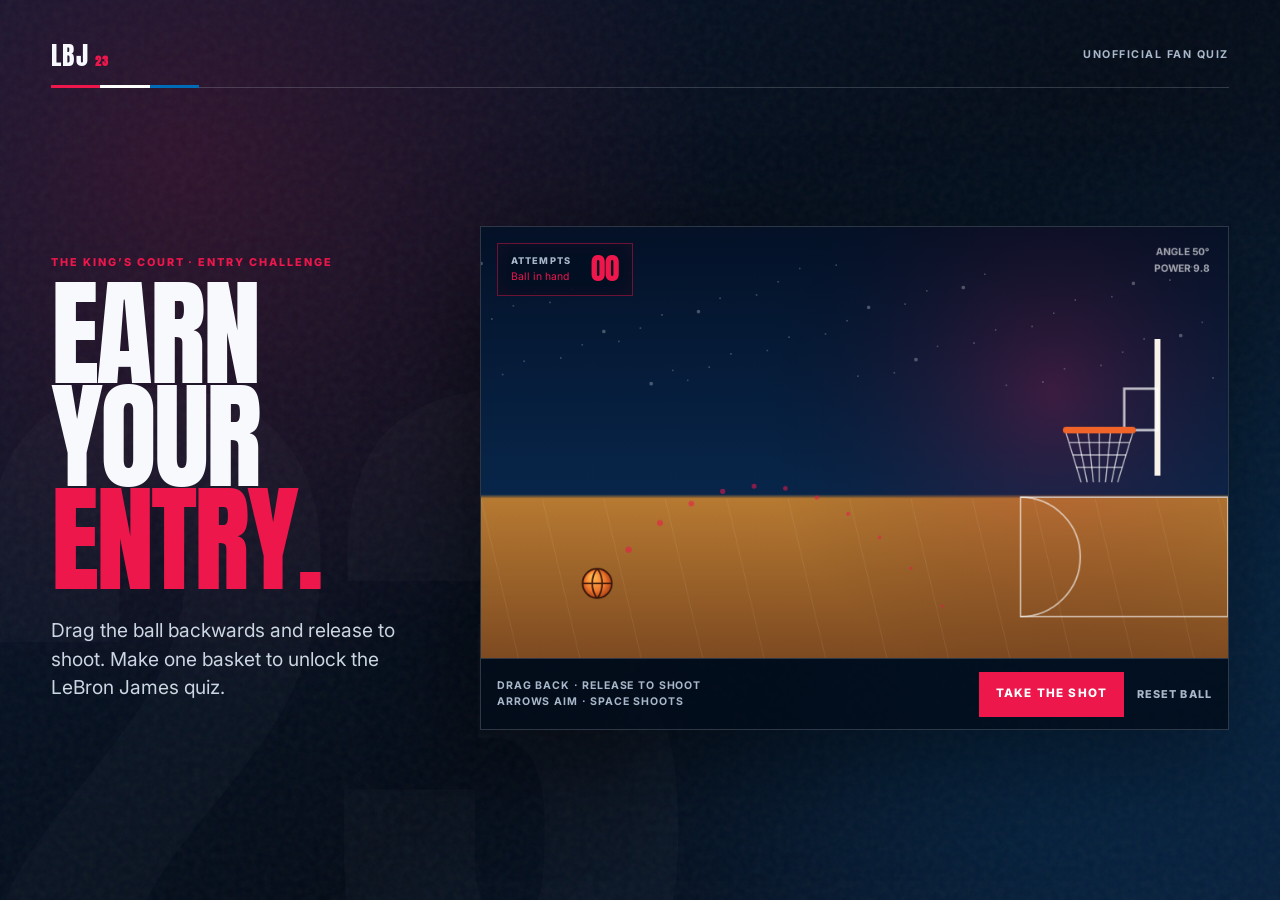
==== commit ccd02caa: "Feat: modernise LBJ quiz with Sixers theme, mobile shooting fixes and responsive images" ====
--- a/index.html
+++ b/index.html
@@ -74,7 +74,7 @@
         </div>
 
         <figure class="welcome-portrait">
-          <img src="images/lebron-sixers.jpg" alt="Philadelphia 76ers announcement welcoming LeBron James" />
+          <img src="images/lebron-sixers.jpg" alt="Philadelphia 76ers announcement welcoming LeBron James" width="1280" height="720" />
         </figure>
 
         <form class="player-form" id="player-form">
@@ -105,7 +105,7 @@
               <h2 id="question-text" tabindex="-1">Question text</h2>
             </div>
             <figure class="question-photo">
-              <img id="question-image" src="images/lebron-cavaliers.jpg" alt="" />
+              <img id="question-image" src="images/lebron-cavaliers.jpg" alt="" width="960" height="640" />
               <figcaption id="question-image-caption">Cleveland era</figcaption>
             </figure>
           </div>
@@ -143,7 +143,7 @@
           </div>
 
           <figure class="goat-photo">
-            <img src="images/lebron-heat.jpg" alt="LeBron James playing for the Miami Heat" />
+            <img src="images/lebron-heat.jpg" alt="LeBron James playing for the Miami Heat" width="500" height="828" />
             <figcaption>Choose wisely.</figcaption>
           </figure>
         </form>
--- a/styles.css
+++ b/styles.css
@@ -419,9 +419,16 @@
 .welcome-screen {
   padding-block: clamp(4rem, 10vh, 8rem);
   display: grid;
-  grid-template-columns: 1.05fr minmax(180px, 0.42fr) 0.85fr;
-  align-items: end;
-  gap: clamp(1.5rem, 4vw, 4.5rem);
+  grid-template-columns: minmax(0, 1.15fr) minmax(320px, 0.85fr);
+  grid-template-areas:
+    "copy form"
+    "photo form";
+  align-items: center;
+  gap: clamp(1.5rem, 3vw, 3rem) clamp(2rem, 6vw, 6rem);
+}
+
+.welcome-copy {
+  grid-area: copy;
 }
 
 .welcome-portrait,
@@ -435,7 +442,10 @@
 }
 
 .welcome-portrait {
-  aspect-ratio: 3 / 4;
+  grid-area: photo;
+  width: 100%;
+  aspect-ratio: 16 / 9;
+  background: #071b3a;
 }
 
 .welcome-portrait::after,
@@ -454,11 +464,17 @@
   width: 100%;
   height: 100%;
   display: block;
-  object-fit: cover;
-  filter: saturate(0.78) contrast(1.06);
+  object-fit: contain;
+  object-position: center;
+  filter: none;
+}
+
+.welcome-portrait::after {
+  display: none;
 }
 
 .player-form {
+  grid-area: form;
   padding: clamp(1.5rem, 4vw, 2.5rem);
   border-top: 1px solid var(--gold);
   background: rgba(7, 22, 42, 0.78);
@@ -560,8 +576,24 @@
 }
 
 .question-photo {
-  min-height: 245px;
-  max-height: 330px;
+  width: 100%;
+  min-height: 0;
+  max-height: none;
+  aspect-ratio: 4 / 3;
+  align-self: start;
+  background: #020711;
+}
+
+.question-photo[data-format="graphic"] {
+  aspect-ratio: 16 / 9;
+}
+
+.question-photo[data-format="portrait"] {
+  aspect-ratio: 4 / 3;
+}
+
+.question-photo[data-format="portrait"] img {
+  padding: 0.35rem;
 }
 
 .question-photo figcaption,
@@ -741,6 +773,7 @@
 .goat-photo {
   min-height: 100%;
   border-width: 0 0 0 1px;
+  background: #020711;
 }
 
 .result-screen {
@@ -895,12 +928,22 @@
     grid-template-columns: 1fr;
   }
 
+  .welcome-screen {
+    grid-template-areas:
+      "copy"
+      "photo"
+      "form";
+  }
+
   .welcome-portrait {
-    width: min(360px, 70vw);
+    width: min(100%, 720px);
   }
 
   .goat-photo {
-    min-height: 440px;
+    width: min(100%, 430px);
+    min-height: 0;
+    aspect-ratio: 500 / 828;
+    justify-self: center;
     border-width: 1px 0 0;
   }
 
@@ -999,8 +1042,10 @@
   }
 
   .question-photo {
-    min-height: 210px;
-    max-height: 250px;
+    width: min(100%, 520px);
+    min-height: 0;
+    max-height: none;
+    justify-self: center;
   }
 
   .goat-options {
@@ -1008,7 +1053,8 @@
   }
 
   .goat-photo {
-    min-height: 360px;
+    width: min(100%, 390px);
+    min-height: 0;
   }
 
   .result-screen {
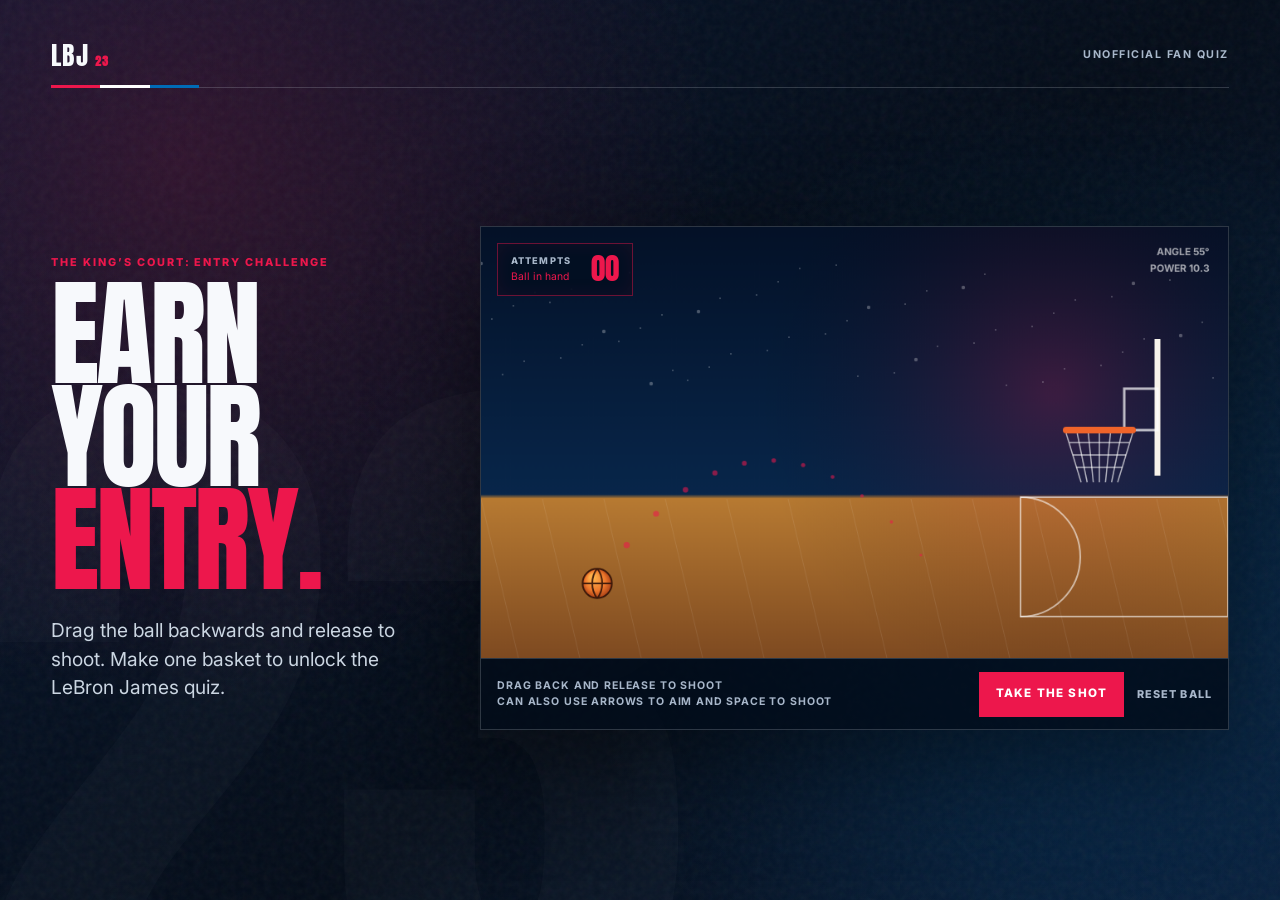
==== commit c5be5f35: "feat: add unique question-specific images with responsive formatting and credits" ====
--- a/index.html
+++ b/index.html
@@ -21,7 +21,7 @@
       </header>
 
       <div class="game-copy">
-        <p class="eyebrow">The King’s Court · Entry challenge</p>
+        <p class="eyebrow">The King’s Court: Entry challenge</p>
         <h1 id="game-title">Earn your <span>entry.</span></h1>
         <p>Drag the ball backwards and release to shoot. Make one basket to unlock the LeBron James quiz.</p>
       </div>
@@ -43,8 +43,8 @@
 
         <div class="game-controls">
           <p>
-            <span>Drag back · Release to shoot</span>
-            <span>Arrows aim · Space shoots</span>
+            <span>Drag back and Release to shoot</span>
+            <span>Can also use Arrows to aim and Space to shoot</span>
           </p>
           <button class="court-button" id="shoot-button" type="button">Take the shot</button>
           <button class="text-button" id="reset-button" type="button">Reset ball</button>
@@ -125,13 +125,13 @@
           <input type="hidden" name="selector" id="goat-choice" />
 
           <div class="goat-copy">
-            <p class="eyebrow">One final question · Unscored</p>
+            <p class="eyebrow">One final question</p>
             <h2>Is LeBron <span>the GOAT?</span></h2>
             <p>Choose carefully. The court has opinions.</p>
 
             <div class="goat-options" id="goat-options" role="group" aria-label="Is LeBron the greatest of all time?">
               <button type="button" data-goat-choice="yes">Yes, obviously</button>
-              <button type="button" data-goat-choice="no">No</button>
+              <button type="button" data-goat-choice="no">No?</button>
             </div>
 
             <div class="goat-follow-up" id="goat-follow-up" hidden>
@@ -151,7 +151,7 @@
 
       <section class="result-screen quiz-view" id="result-screen" hidden>
         <div class="result-number">
-          <strong id="final-score">0</strong>
+          <strong id="final-score">0 </strong>
           <span id="final-total">/ 8</span>
         </div>
 
@@ -173,8 +173,14 @@
         <p class="photo-credit">
           Photos:
           <a href="https://www.nba.com/sixers/news/philadelphia-76ers-sign-4x-nba-champion-and-22x-all-star-lebron-james" target="_blank" rel="noopener noreferrer">Philadelphia 76ers</a>,
-          <a href="https://commons.wikimedia.org/wiki/File:LeBron_James_2018_Cleveland_Cavaliers.jpg" target="_blank" rel="noopener noreferrer">Erik Drost</a> &amp;
-          <a href="https://commons.wikimedia.org/wiki/File:LeBronJamesMiamiHeat2010.jpg" target="_blank" rel="noopener noreferrer">Keith Allison</a>
+          <a href="https://commons.wikimedia.org/wiki/File:LeBron_James_Lakers.jpg" target="_blank" rel="noopener noreferrer">All-Pro Reels</a>,
+          <a href="https://commons.wikimedia.org/wiki/File:LeBron_James_2018_Cleveland_Cavaliers.jpg" target="_blank" rel="noopener noreferrer">Erik Drost</a>,
+          <a href="https://commons.wikimedia.org/wiki/File:LeBronJamesMiamiHeat2010.jpg" target="_blank" rel="noopener noreferrer">Keith Allison</a>,
+          <a href="https://commons.wikimedia.org/wiki/File:Akron,_Ohio,_Evening_Skyline.jpg" target="_blank" rel="noopener noreferrer">Dillguy9</a>,
+          <a href="https://commons.wikimedia.org/wiki/File:Cleveland_Cavaliers_Championship_Parade_(27570564290).jpg" target="_blank" rel="noopener noreferrer">Erik Drost (2016 parade)</a>,
+          <a href="https://commons.wikimedia.org/wiki/File:St._Vincent%E2%80%93St._Mary_High_School.jpg" target="_blank" rel="noopener noreferrer">3steph14</a>,
+          <a href="https://commons.wikimedia.org/wiki/File:Space_Jam%3B_A_New_Legacy_(Print).svg" target="_blank" rel="noopener noreferrer">Warner Bros. Pictures</a> &amp;
+          <a href="https://commons.wikimedia.org/wiki/File:Scottie_Pippen_headshot.jpg" target="_blank" rel="noopener noreferrer">Noraft</a>
         </p>
         <p>© <span id="current-year"></span> King’s Court</p>
       </footer>
--- a/styles.css
+++ b/styles.css
@@ -588,6 +588,29 @@
   aspect-ratio: 16 / 9;
 }
 
+.question-photo[data-format="wide"] {
+  aspect-ratio: 16 / 9;
+}
+
+.question-photo[data-format="logo"] {
+  aspect-ratio: 4 / 3;
+  background: #f7f9fc;
+}
+
+.question-photo[data-format="logo"]::after {
+  display: none;
+}
+
+.question-photo[data-format="logo"] img {
+  padding: clamp(0.85rem, 2vw, 1.4rem);
+}
+
+.question-photo[data-format="logo"] figcaption {
+  padding: 0.2rem 0.4rem;
+  color: var(--ink);
+  background: rgba(247, 249, 252, 0.88);
+}
+
 .question-photo[data-format="portrait"] {
   aspect-ratio: 4 / 3;
 }
@@ -832,6 +855,7 @@
   font-weight: 700;
   letter-spacing: 0.07em;
   text-transform: uppercase;
+  flex-wrap: wrap;
 }
 
 .site-footer p {
@@ -840,6 +864,12 @@
 
 .site-footer a {
   color: var(--paper);
+}
+
+.site-footer .photo-credit {
+  flex: 1 1 100%;
+  order: 3;
+  line-height: 1.7;
 }
 
 .noscript-message {
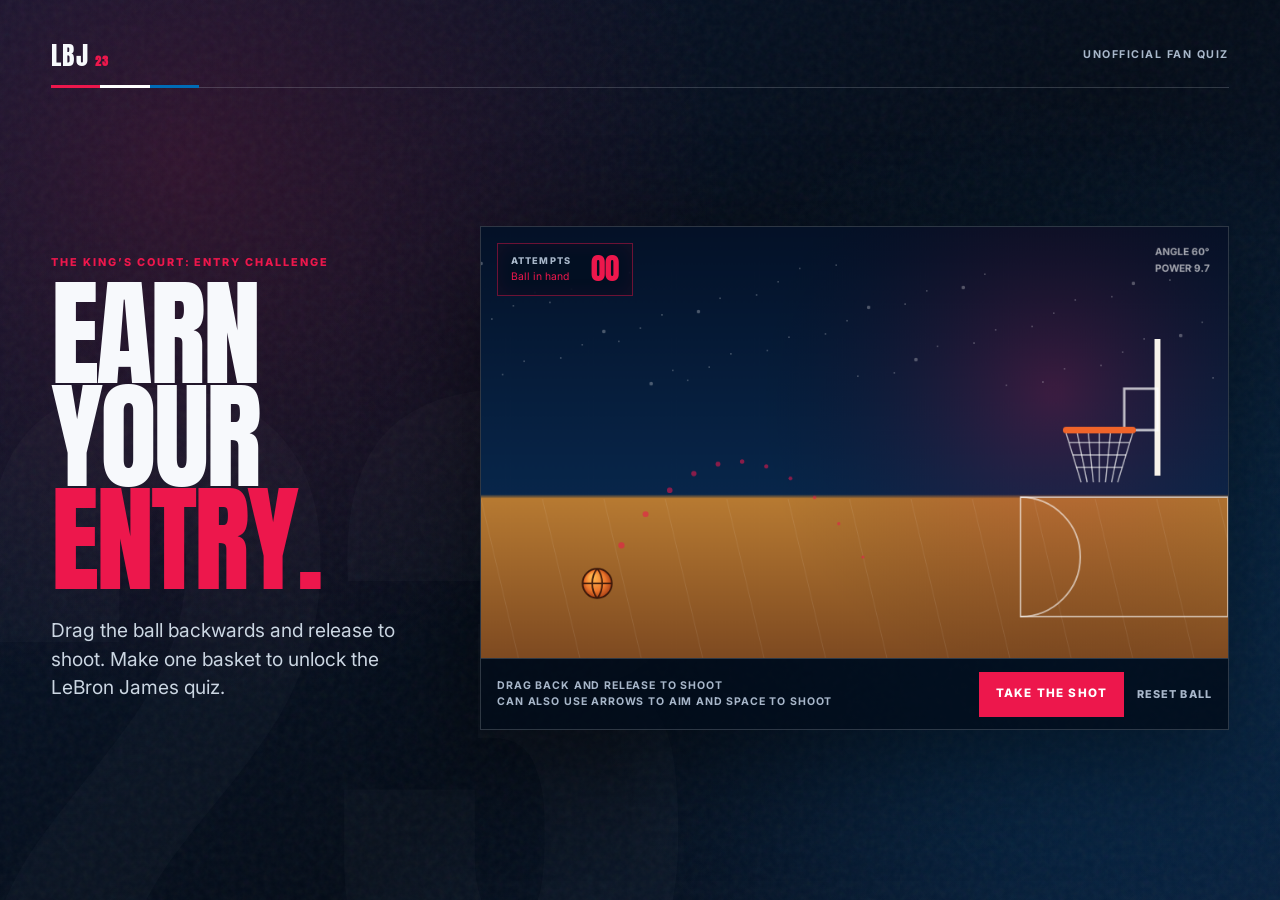
==== commit d8033628: "Updated images and captions" ====
--- a/index.html
+++ b/index.html
@@ -169,7 +169,7 @@
       </section>
 
       <footer class="site-footer">
-        <p>Built for basketball fans · Not affiliated with LeBron James or the NBA</p>
+        <p>Built for basketball fans - Not affiliated with LeBron James or the NBA</p>
         <p class="photo-credit">
           Photos:
           <a href="https://www.nba.com/sixers/news/philadelphia-76ers-sign-4x-nba-champion-and-22x-all-star-lebron-james" target="_blank" rel="noopener noreferrer">Philadelphia 76ers</a>,
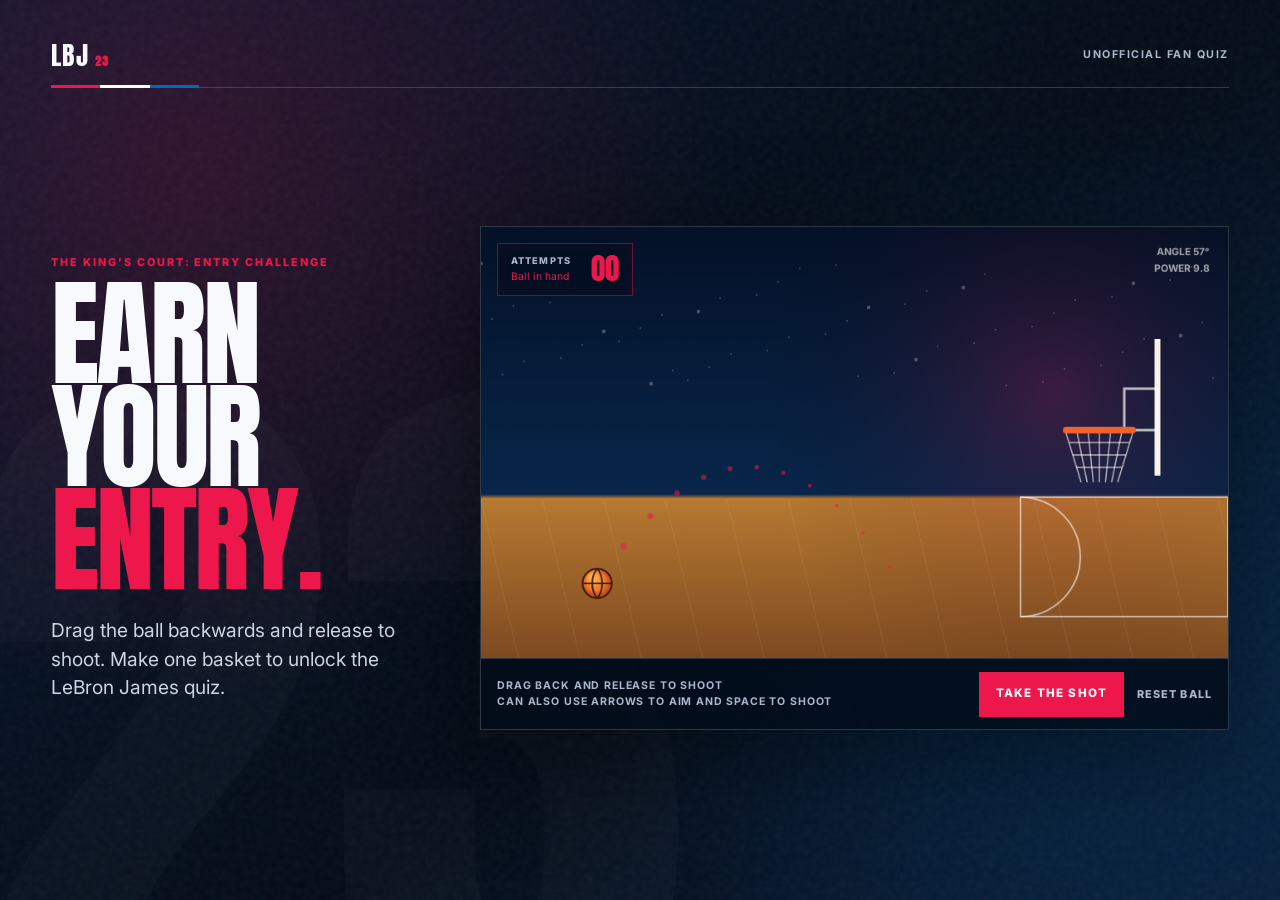
==== commit f263c5d3: "Removed captions once and for all" ====
--- a/index.html
+++ b/index.html
@@ -106,7 +106,6 @@
             </div>
             <figure class="question-photo">
               <img id="question-image" src="images/lebron-cavaliers.jpg" alt="" width="960" height="640" />
-              <figcaption id="question-image-caption">Cleveland era</figcaption>
             </figure>
           </div>
           <div class="answer-grid" id="answer-grid"></div>
--- a/styles.css
+++ b/styles.css
@@ -605,12 +605,6 @@
   padding: clamp(0.85rem, 2vw, 1.4rem);
 }
 
-.question-photo[data-format="logo"] figcaption {
-  padding: 0.2rem 0.4rem;
-  color: var(--ink);
-  background: rgba(247, 249, 252, 0.88);
-}
-
 .question-photo[data-format="portrait"] {
   aspect-ratio: 4 / 3;
 }
@@ -619,7 +613,6 @@
   padding: 0.35rem;
 }
 
-.question-photo figcaption,
 .goat-photo figcaption {
   position: absolute;
   right: 0.8rem;
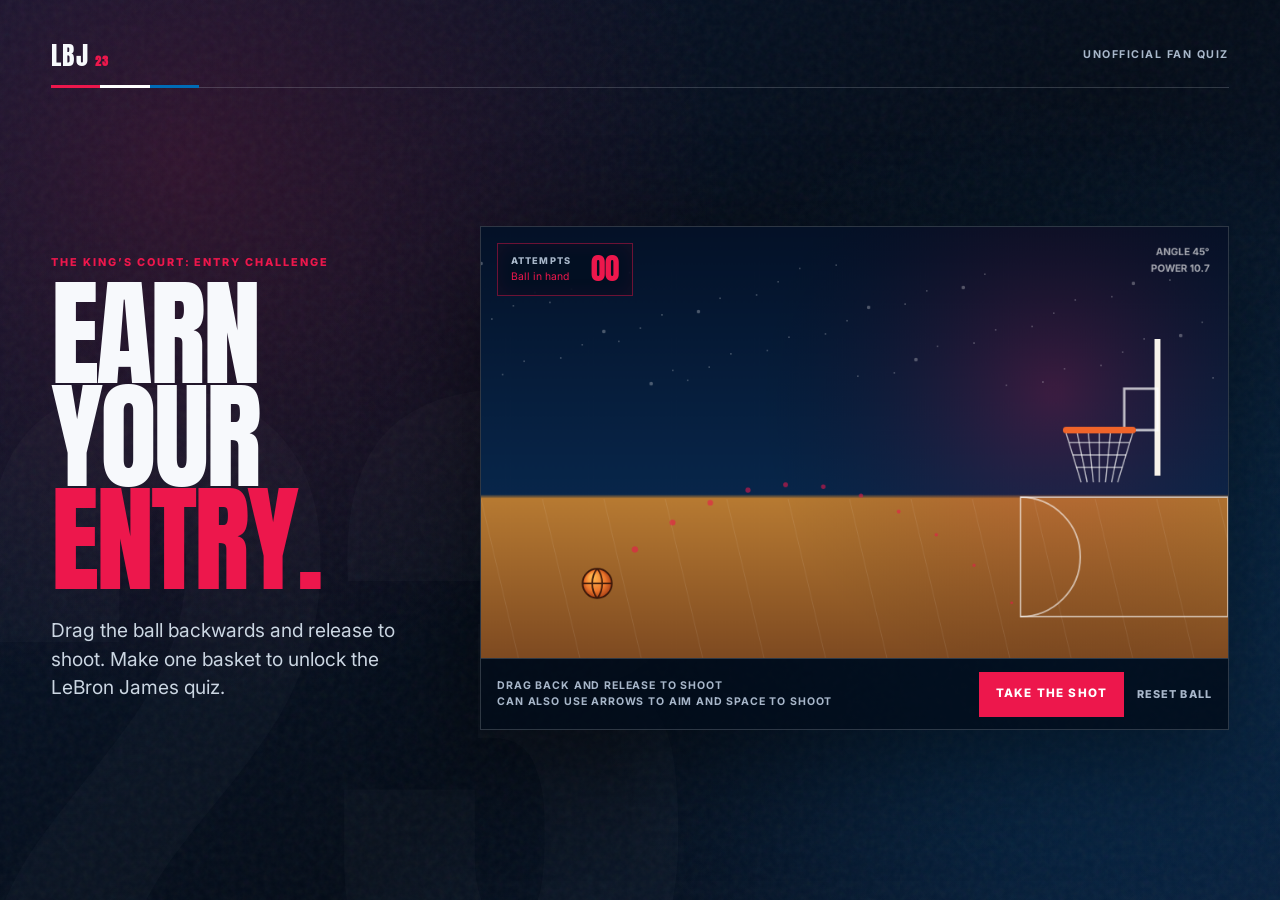
==== commit 1b183cbb: "Fixed up final score display on the result screen to show the total number of questions correctly." ====
--- a/index.html
+++ b/index.html
@@ -151,7 +151,7 @@
       <section class="result-screen quiz-view" id="result-screen" hidden>
         <div class="result-number">
           <strong id="final-score">0 </strong>
-          <span id="final-total">/ 8</span>
+          <span id="final-total">  / 8</span>
         </div>
 
         <div class="result-copy">
